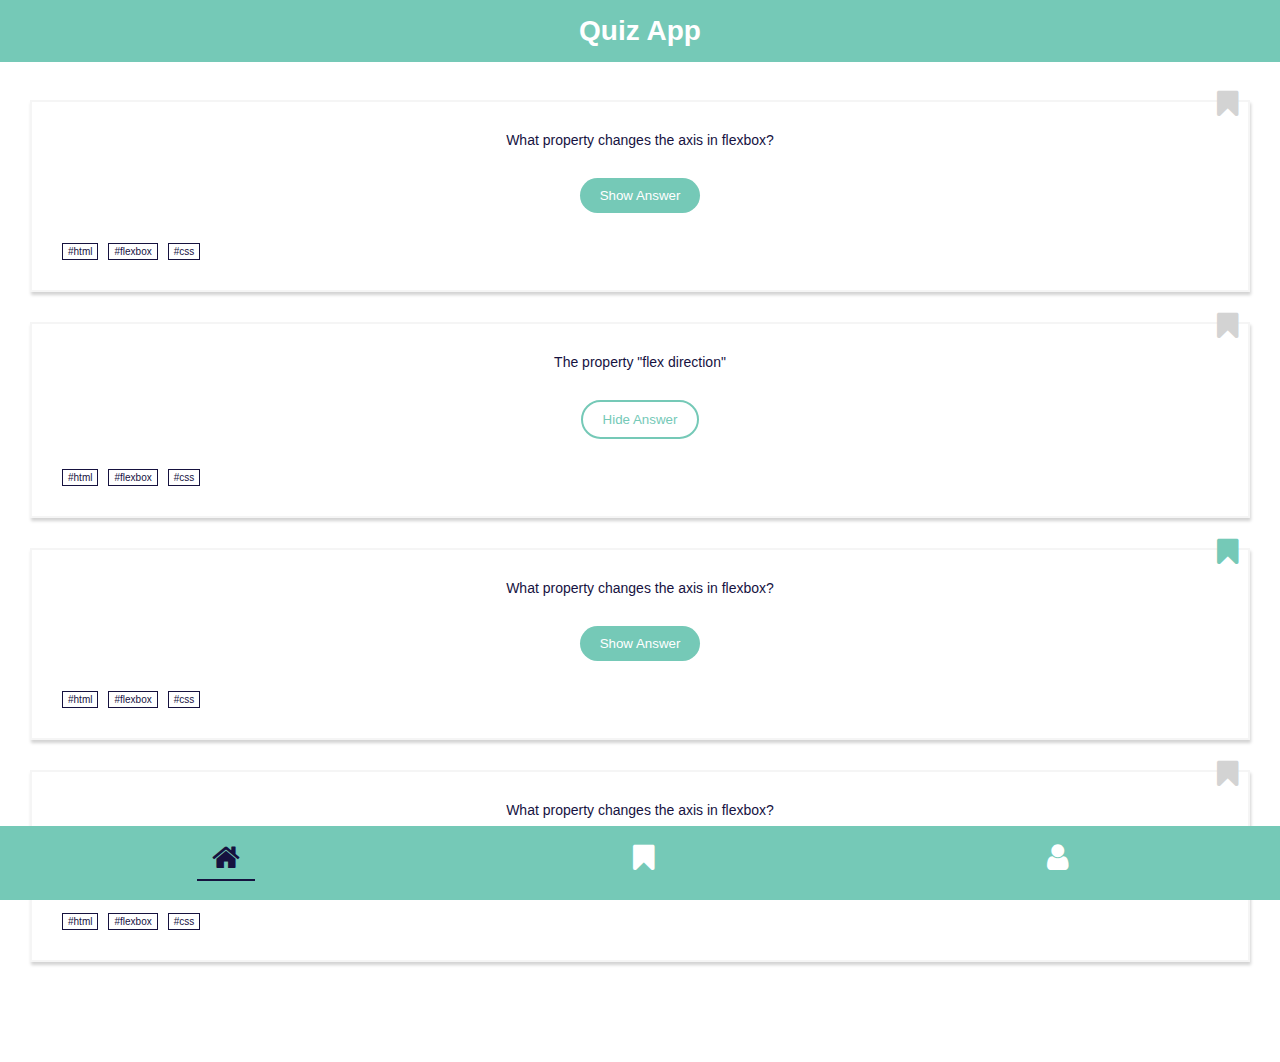
==== index.html @ 85a09724 "change colors" ====
<!DOCTYPE html>
<html lang="en">
  <head>
    <meta charset="UTF-8" />
    <meta http-equiv="X-UA-Compatible" content="IE=edge" />
    <meta name="viewport" content="width=device-width, initial-scale=1.0" />
    <link rel="stylesheet" href="styles.css" />
    <link
      rel="stylesheet"
      href="https://cdnjs.cloudflare.com/ajax/libs/font-awesome/4.7.0/css/font-awesome.min.css"
    />
    <title>Document</title>
  </head>
  <body>
    <header>
      <h1 class="title">Quiz App</h1>
    </header>
    <main>
      <section class="question-card">
        <div class="bookmark" aria-label="Bookmark">
          <i class="fa fa-bookmark"></i>
        </div>
        <span class="question">What property changes the axis in flexbox?</span>
        <button>Show Answer</button>
        <section class="tags">
          <span class="tagbox">#html</span>
          <span class="tagbox">#flexbox</span>
          <span class="tagbox">#css</span>
        </section>
      </section>
      <section class="answer-card">
        <div class="bookmark" aria-label="Bookmark">
          <i class="fa fa-bookmark"></i>
        </div>
        <span class="question">The property "flex direction"</span>
        <button class="button--hide">Hide Answer</button>
        <section class="tags">
          <span class="tagbox">#html</span>
          <span class="tagbox">#flexbox</span>
          <span class="tagbox">#css</span>
        </section>
      </section>
      <section class="question-card">
        <div class="bookmark active" aria-label="Bookmark">
          <i class="fa fa-bookmark"></i>
        </div>
        <span class="question">What property changes the axis in flexbox?</span>
        <button>Show Answer</button>
        <section class="tags">
          <span class="tagbox">#html</span>
          <span class="tagbox">#flexbox</span>
          <span class="tagbox">#css</span>
        </section>
      </section>
      <section class="question-card">
        <div class="bookmark" aria-label="Bookmark">
          <i class="fa fa-bookmark"></i>
        </div>
        <span class="question">What property changes the axis in flexbox?</span>
        <button>Show Answer</button>
        <section class="tags">
          <span class="tagbox">#html</span>
          <span class="tagbox">#flexbox</span>
          <span class="tagbox">#css</span>
        </section>
      </section>
    </main>
    <footer>
      <nav class="menu">
        <span
          ><a class="menulink menulink--active" href="index.html"
            ><i class="fa fa-home"></i></a
        ></span>
        <span
          ><a class="menulink" href="bookmark.html"
            ><i class="fa fa-bookmark"></i></a
        ></span>
        <span
          ><a class="menulink" href="profil.html"><i class="fa fa-user"></i></a
        ></span>
      </nav>
    </footer>
  </body>
</html>
---- styles.css ----
* {
  box-sizing: border-box;
  margin: 0;
  padding: 0;
}

body {
  font-family: Verdana, Geneva, Tahoma, sans-serif;
  font-size: 14px;
  color: #16123f;
}

header {
  width: 100%;
  position: fixed;
  top: 0;
  left: 0;
  z-index: 10;
}

.title {
  background-color: #75c9b7;
  color: white;
  padding: 15px;
  text-align: center;
  font-size: 28px;
}

.menu {
  display: flex;
  justify-content: space-around;
  background-color: #75c9b7;
  padding: 15px 15px 25px 15px;
}

.menulink {
  text-decoration: none;
  color: white;
  font-size: 30px;
  padding: 5px 15px;
}

footer {
  width: 100%;
  position: fixed;
  bottom: 0;
  left: 0;
}

.menulink:hover {
  color: #16123f;
}

.menulink--active {
  color: #16123f;
  border-bottom: 2px solid #16123f;
}

main {
  margin-top: 100px;
  margin-bottom: 100px;
}

.question-card {
  margin: 30px 30px 30px 30px;
  border: 2px solid whitesmoke;
  box-shadow: 1px 3px 3px lightgrey;
  padding: 30px 30px;
  display: flex;
  flex-direction: column;
  align-items: center;
  position: relative;
}

.tags {
  align-self: flex-start;
  margin-top: 30px;
  display: flex;
  gap: 10px;
  flex-wrap: wrap;
}

.question {
  text-align: center;
  margin-bottom: 30px;
}

button {
  background-color: #75c9b7;
  border: none;
  color: white;
  padding: 10px 20px;
  border-radius: 20px;
  text-align: center;
}

.button--hide {
  background-color: white;
  color: #75c9b7;
  padding: 10px 20px;
  border: 2px solid #75c9b7;
  border-radius: 20px;
  text-align: center;
}

.tagbox {
  border: 1px solid #16123f;
  padding: 2px 5px;
  background-color: white;
  color: #16123f;
  font-size: 10px;
}

.bookmark {
  position: absolute;
  top: -15px;
  right: 10px;
  font-size: 30px;
  color: lightgrey;
}

.active {
  position: absolute;
  top: -15px;
  right: 10px;
  font-size: 30px;
  color: #75c9b7;
}

.answer-card {
  margin: 30px 30px 30px 30px;
  border: 2px solid whitesmoke;
  box-shadow: 1px 3px 3px lightgrey;
  padding: 30px 30px;
  display: flex;
  flex-direction: column;
  align-items: center;
  position: relative;
}

.profil-header {
  display: flex;
  justify-content: center;
  gap: 50px;
  align-items: center;
  flex-wrap: wrap;
}

.profilpic {
  width: 200px;
  border-radius: 50%;
}

.text-indent {
  margin-top: 50px;
  padding: 10px 50px 10px 50px;
}

.pm {
  margin-top: 20px;
}

a {
  text-decoration: none;
}
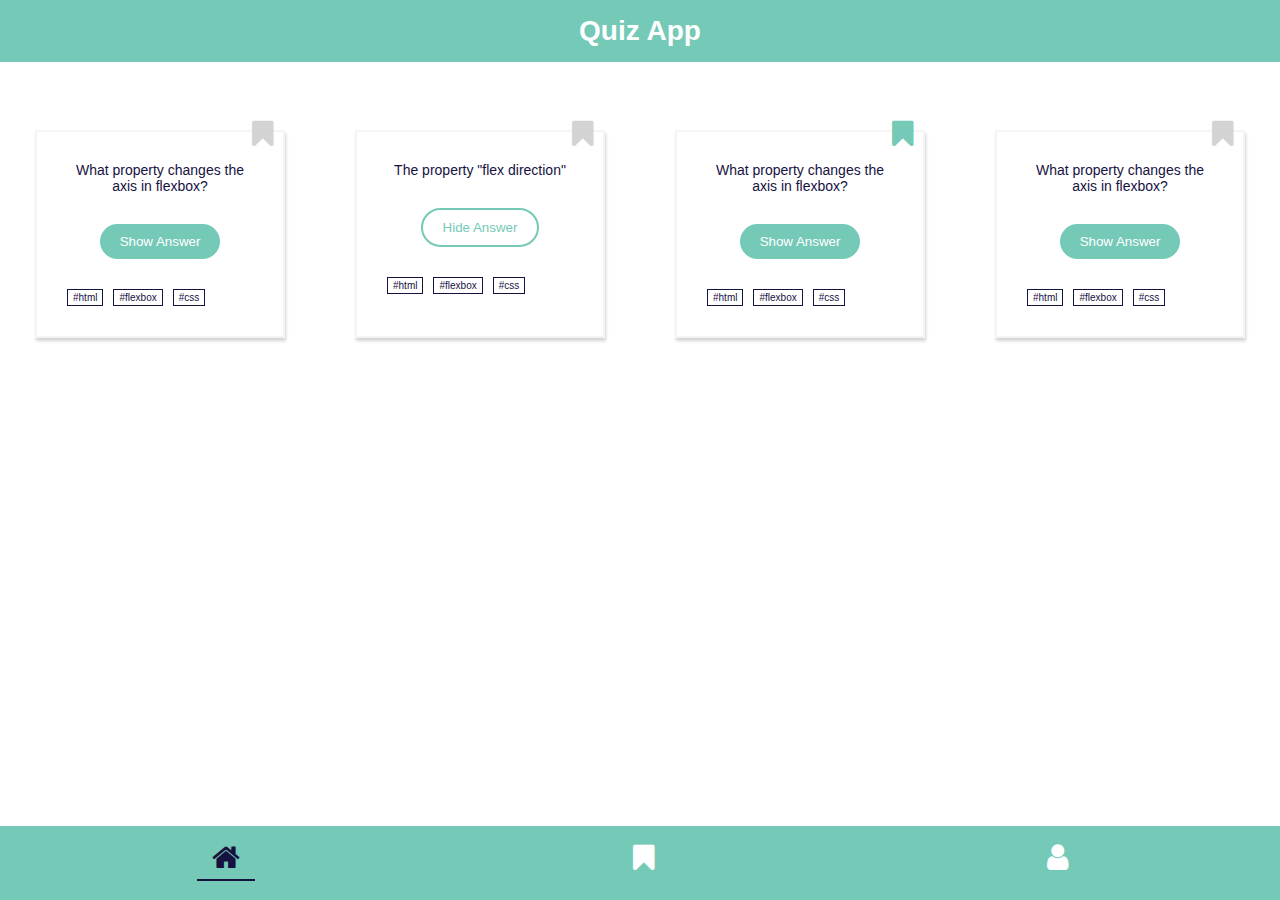
==== commit 28da5ded: "add hover to bookmark-icon" ====
--- a/index.html
+++ b/index.html
@@ -15,69 +15,75 @@
     <header>
       <h1 class="title">Quiz App</h1>
     </header>
-    <main>
+    <main class="question-wrapper">
       <section class="question-card">
         <div class="bookmark" aria-label="Bookmark">
           <i class="fa fa-bookmark"></i>
         </div>
         <span class="question">What property changes the axis in flexbox?</span>
-        <button>Show Answer</button>
-        <section class="tags">
-          <span class="tagbox">#html</span>
-          <span class="tagbox">#flexbox</span>
-          <span class="tagbox">#css</span>
-        </section>
+        <button class="question-button">Show Answer</button>
+        <ul class="tags">
+          <li class="tagbox">#html</li>
+          <li class="tagbox">#flexbox</li>
+          <li class="tagbox">#css</li>
+        </ul>
       </section>
       <section class="answer-card">
         <div class="bookmark" aria-label="Bookmark">
           <i class="fa fa-bookmark"></i>
         </div>
         <span class="question">The property "flex direction"</span>
-        <button class="button--hide">Hide Answer</button>
-        <section class="tags">
-          <span class="tagbox">#html</span>
-          <span class="tagbox">#flexbox</span>
-          <span class="tagbox">#css</span>
-        </section>
+        <button class="question-button button--hide">Hide Answer</button>
+        <ul class="tags">
+          <li class="tagbox">#html</li>
+          <li class="tagbox">#flexbox</li>
+          <li class="tagbox">#css</li>
+        </ul>
       </section>
       <section class="question-card">
         <div class="bookmark active" aria-label="Bookmark">
           <i class="fa fa-bookmark"></i>
         </div>
         <span class="question">What property changes the axis in flexbox?</span>
-        <button>Show Answer</button>
-        <section class="tags">
-          <span class="tagbox">#html</span>
-          <span class="tagbox">#flexbox</span>
-          <span class="tagbox">#css</span>
-        </section>
+        <button class="question-button">Show Answer</button>
+        <ul class="tags">
+          <li class="tagbox">#html</li>
+          <li class="tagbox">#flexbox</li>
+          <lie class="tagbox">#css</lie>
+        </ul>
       </section>
       <section class="question-card">
         <div class="bookmark" aria-label="Bookmark">
           <i class="fa fa-bookmark"></i>
         </div>
         <span class="question">What property changes the axis in flexbox?</span>
-        <button>Show Answer</button>
-        <section class="tags">
-          <span class="tagbox">#html</span>
-          <span class="tagbox">#flexbox</span>
-          <span class="tagbox">#css</span>
-        </section>
+        <button class="question-button">Show Answer</button>
+        <ul class="tags">
+          <li class="tagbox">#html</li>
+          <li class="tagbox">#flexbox</li>
+          <li class="tagbox">#css</li>
+        </ul>
       </section>
     </main>
     <footer>
-      <nav class="menu">
-        <span
-          ><a class="menulink menulink--active" href="index.html"
-            ><i class="fa fa-home"></i></a
-        ></span>
-        <span
-          ><a class="menulink" href="bookmark.html"
-            ><i class="fa fa-bookmark"></i></a
-        ></span>
-        <span
-          ><a class="menulink" href="profil.html"><i class="fa fa-user"></i></a
-        ></span>
+      <nav>
+        <ul class="menu">
+          <li>
+            <a class="menulink menulink--active" href="index.html"
+              ><i class="fa fa-home"></i
+            ></a>
+          </li>
+          <li>
+            <a class="menulink" href="bookmark.html"
+              ><i class="fa fa-bookmark"></i
+            ></a>
+          </li>
+          <li>
+            <a class="menulink" href="profil.html"
+              ><i class="fa fa-user"></i
+            ></a>
+          </li>
+        </ul>
       </nav>
     </footer>
   </body>
--- a/styles.css
+++ b/styles.css
@@ -26,11 +26,17 @@
   font-size: 28px;
 }
 
+.question-wrapper {
+  display: flex;
+  justify-content: space-around;
+}
+
 .menu {
   display: flex;
   justify-content: space-around;
   background-color: #75c9b7;
   padding: 15px 15px 25px 15px;
+  list-style: none;
 }
 
 .menulink {
@@ -59,9 +65,11 @@
 main {
   margin-top: 100px;
   margin-bottom: 100px;
+  flex-flow: row wrap;
 }
 
 .question-card {
+  width: 250px;
   margin: 30px 30px 30px 30px;
   border: 2px solid whitesmoke;
   box-shadow: 1px 3px 3px lightgrey;
@@ -78,6 +86,7 @@
   display: flex;
   gap: 10px;
   flex-wrap: wrap;
+  list-style: none;
 }
 
 .question {
@@ -85,7 +94,7 @@
   margin-bottom: 30px;
 }
 
-button {
+.question-button {
   background-color: #75c9b7;
   border: none;
   color: white;
@@ -117,6 +126,12 @@
   right: 10px;
   font-size: 30px;
   color: lightgrey;
+  border: none;
+  background-color: transparent;
+}
+
+.bookmark:hover {
+  color: #75c9b7;
 }
 
 .active {
@@ -128,6 +143,7 @@
 }
 
 .answer-card {
+  width: 250px;
   margin: 30px 30px 30px 30px;
   border: 2px solid whitesmoke;
   box-shadow: 1px 3px 3px lightgrey;
@@ -162,4 +178,5 @@
 
 a {
   text-decoration: none;
+  color: #16123f;
 }
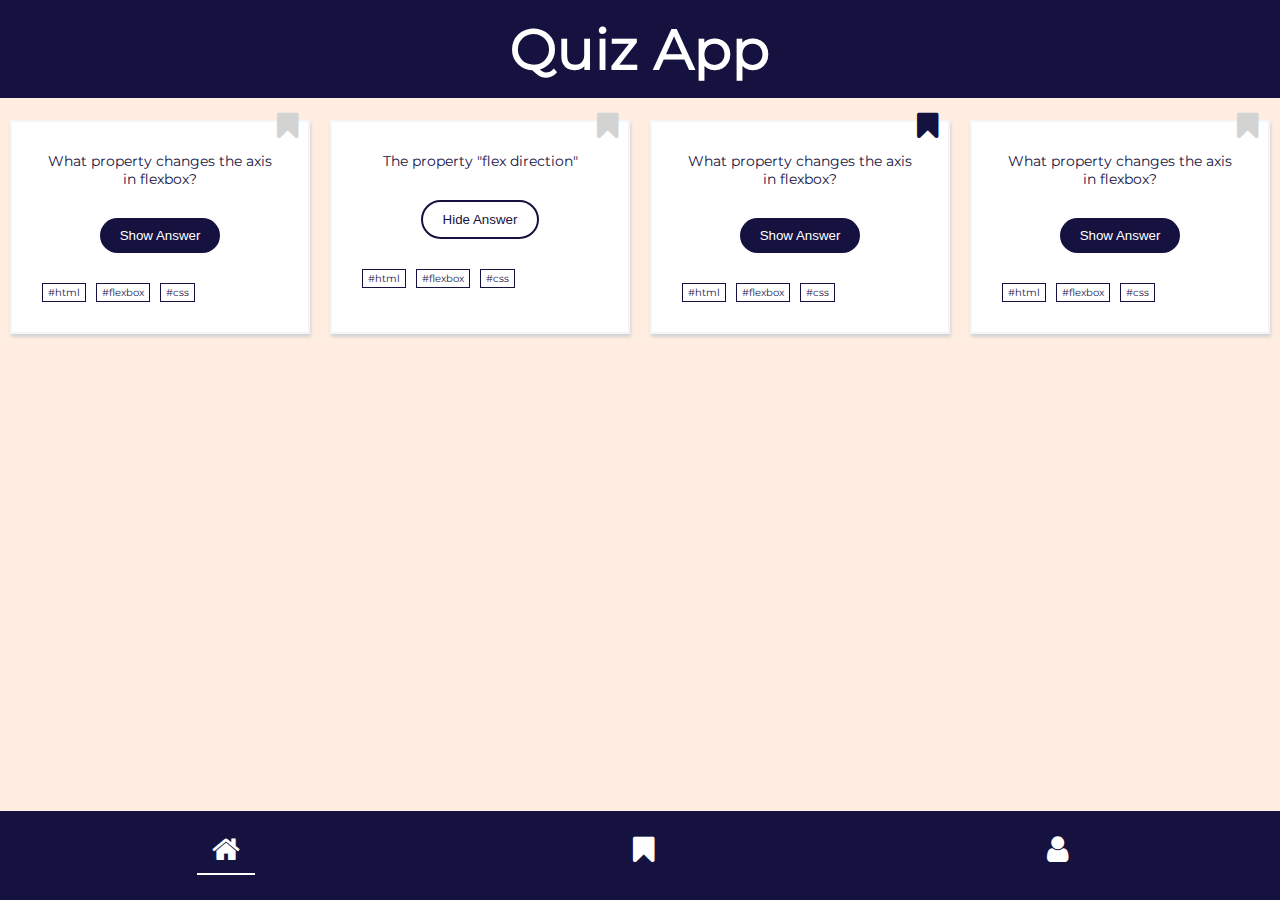
==== commit 232f9139: "change css to BEM and components" ====
--- a/index.html
+++ b/index.html
@@ -12,78 +12,91 @@
     <title>Document</title>
   </head>
   <body>
-    <header>
-      <h1 class="title">Quiz App</h1>
+    <header class="header">
+      <h1>Quiz App</h1>
     </header>
-    <main class="question-wrapper">
-      <section class="question-card">
-        <div class="bookmark" aria-label="Bookmark">
+    <main>
+      <section class="card">
+        <div class="card__bookmark" aria-label="Bookmark">
           <i class="fa fa-bookmark"></i>
         </div>
-        <span class="question">What property changes the axis in flexbox?</span>
-        <button class="question-button">Show Answer</button>
-        <ul class="tags">
-          <li class="tagbox">#html</li>
-          <li class="tagbox">#flexbox</li>
-          <li class="tagbox">#css</li>
+        <span class="card__text"
+          >What property changes the axis in flexbox?</span
+        >
+        <span class="card__text card__text--hidden"
+          >The property "flex direction"</span
+        >
+        <button class="card__button-show">Show Answer</button>
+        <ul class="card__tags">
+          <li class="card__tagbox">#html</li>
+          <li class="card__tagbox">#flexbox</li>
+          <li class="card__tagbox">#css</li>
         </ul>
       </section>
-      <section class="answer-card">
-        <div class="bookmark" aria-label="Bookmark">
+      <section class="card">
+        <div class="card__bookmark" aria-label="Bookmark">
           <i class="fa fa-bookmark"></i>
         </div>
-        <span class="question">The property "flex direction"</span>
-        <button class="question-button button--hide">Hide Answer</button>
-        <ul class="tags">
-          <li class="tagbox">#html</li>
-          <li class="tagbox">#flexbox</li>
-          <li class="tagbox">#css</li>
+        <span class="card__text card__text--hidden"
+          >What property changes the axis in flexbox?</span
+        >
+        <span class="card__text">The property "flex direction"</span>
+        <button class="card__button-hide">Hide Answer</button>
+        <ul class="card__tags">
+          <li class="card__tagbox">#html</li>
+          <li class="card__tagbox">#flexbox</li>
+          <li class="card__tagbox">#css</li>
         </ul>
       </section>
-      <section class="question-card">
-        <div class="bookmark active" aria-label="Bookmark">
+      <section class="card">
+        <div
+          class="card__bookmark card__bookmark--active"
+          aria-label="Bookmark"
+        >
           <i class="fa fa-bookmark"></i>
         </div>
-        <span class="question">What property changes the axis in flexbox?</span>
-        <button class="question-button">Show Answer</button>
-        <ul class="tags">
-          <li class="tagbox">#html</li>
-          <li class="tagbox">#flexbox</li>
-          <lie class="tagbox">#css</lie>
+        <span class="card__text"
+          >What property changes the axis in flexbox?</span
+        >
+        <span class="card__text card__text--hidden"
+          >The property "flex direction"</span
+        >
+        <button class="card__button-show">Show Answer</button>
+        <ul class="card__tags">
+          <li class="card__tagbox">#html</li>
+          <li class="card__tagbox">#flexbox</li>
+          <lie class="card__tagbox">#css</lie>
         </ul>
       </section>
-      <section class="question-card">
-        <div class="bookmark" aria-label="Bookmark">
+      <section class="card">
+        <div class="card__bookmark" aria-label="Bookmark">
           <i class="fa fa-bookmark"></i>
         </div>
-        <span class="question">What property changes the axis in flexbox?</span>
-        <button class="question-button">Show Answer</button>
-        <ul class="tags">
-          <li class="tagbox">#html</li>
-          <li class="tagbox">#flexbox</li>
-          <li class="tagbox">#css</li>
+        <span class="card__text"
+          >What property changes the axis in flexbox?</span
+        >
+        <span class="card__text card__text--hidden"
+          >The property "flex direction"</span
+        >
+        <button class="card__button-show">Show Answer</button>
+        <ul class="card__tags">
+          <li class="card__tagbox">#html</li>
+          <li class="card__tagbox">#flexbox</li>
+          <li class="card__tagbox">#css</li>
         </ul>
       </section>
     </main>
     <footer>
-      <nav>
-        <ul class="menu">
-          <li>
-            <a class="menulink menulink--active" href="index.html"
-              ><i class="fa fa-home"></i
-            ></a>
-          </li>
-          <li>
-            <a class="menulink" href="bookmark.html"
-              ><i class="fa fa-bookmark"></i
-            ></a>
-          </li>
-          <li>
-            <a class="menulink" href="profil.html"
-              ><i class="fa fa-user"></i
-            ></a>
-          </li>
-        </ul>
+      <nav class="menu">
+        <a class="menu__link menu__link--active" href="index.html"
+          ><i class="fa fa-home"></i
+        ></a>
+
+        <a class="menu__link" href="bookmark.html"
+          ><i class="fa fa-bookmark"></i
+        ></a>
+
+        <a class="menu__link" href="profil.html"><i class="fa fa-user"></i></a>
       </nav>
     </footer>
   </body>
--- a/styles.css
+++ b/styles.css
@@ -1,171 +1,48 @@
+@import url(/components/header.css);
+@import url(/components/card.css);
+@import url(/components/menu.css);
+@import url(/components/profilpage.css);
+
 * {
   box-sizing: border-box;
   margin: 0;
   padding: 0;
 }
 
+@font-face {
+  font-family: "Montserrat";
+  font-style: normal;
+  font-weight: 400;
+  src: url("../fonts/montserrat-v25-latin-regular.eot"); /* IE9 Compat Modes */
+  src: local(""),
+    url("../fonts/montserrat-v25-latin-regular.eot?#iefix")
+      format("embedded-opentype"),
+    /* IE6-IE8 */ url("../fonts/montserrat-v25-latin-regular.woff2")
+      format("woff2"),
+    /* Super Modern Browsers */
+      url("../fonts/montserrat-v25-latin-regular.woff") format("woff"),
+    /* Modern Browsers */ url("../fonts/montserrat-v25-latin-regular.ttf")
+      format("truetype"),
+    /* Safari, Android, iOS */
+      url("../fonts/montserrat-v25-latin-regular.svg#Montserrat") format("svg"); /* Legacy iOS */
+}
+
 body {
-  font-family: Verdana, Geneva, Tahoma, sans-serif;
+  font-family: Montserrat;
   font-size: 14px;
   color: #16123f;
-}
-
-header {
-  width: 100%;
-  position: fixed;
-  top: 0;
-  left: 0;
-  z-index: 10;
-}
-
-.title {
-  background-color: #75c9b7;
-  color: white;
-  padding: 15px;
-  text-align: center;
-  font-size: 28px;
-}
-
-.question-wrapper {
-  display: flex;
-  justify-content: space-around;
-}
-
-.menu {
-  display: flex;
-  justify-content: space-around;
-  background-color: #75c9b7;
-  padding: 15px 15px 25px 15px;
-  list-style: none;
-}
-
-.menulink {
-  text-decoration: none;
-  color: white;
-  font-size: 30px;
-  padding: 5px 15px;
-}
-
-footer {
-  width: 100%;
-  position: fixed;
-  bottom: 0;
-  left: 0;
-}
-
-.menulink:hover {
-  color: #16123f;
-}
-
-.menulink--active {
-  color: #16123f;
-  border-bottom: 2px solid #16123f;
+  background-color: #ffede1;
 }
 
 main {
   margin-top: 100px;
   margin-bottom: 100px;
-  flex-flow: row wrap;
+  display: flex;
+  flex-wrap: wrap;
+  justify-content: center;
 }
 
-.question-card {
-  width: 250px;
-  margin: 30px 30px 30px 30px;
-  border: 2px solid whitesmoke;
-  box-shadow: 1px 3px 3px lightgrey;
-  padding: 30px 30px;
-  display: flex;
-  flex-direction: column;
-  align-items: center;
-  position: relative;
-}
-
-.tags {
-  align-self: flex-start;
-  margin-top: 30px;
-  display: flex;
-  gap: 10px;
-  flex-wrap: wrap;
-  list-style: none;
-}
-
-.question {
-  text-align: center;
-  margin-bottom: 30px;
-}
-
-.question-button {
-  background-color: #75c9b7;
-  border: none;
-  color: white;
-  padding: 10px 20px;
-  border-radius: 20px;
-  text-align: center;
-}
-
-.button--hide {
-  background-color: white;
-  color: #75c9b7;
-  padding: 10px 20px;
-  border: 2px solid #75c9b7;
-  border-radius: 20px;
-  text-align: center;
-}
-
-.tagbox {
-  border: 1px solid #16123f;
-  padding: 2px 5px;
-  background-color: white;
-  color: #16123f;
-  font-size: 10px;
-}
-
-.bookmark {
-  position: absolute;
-  top: -15px;
-  right: 10px;
-  font-size: 30px;
-  color: lightgrey;
-  border: none;
-  background-color: transparent;
-}
-
-.bookmark:hover {
-  color: #75c9b7;
-}
-
-.active {
-  position: absolute;
-  top: -15px;
-  right: 10px;
-  font-size: 30px;
-  color: #75c9b7;
-}
-
-.answer-card {
-  width: 250px;
-  margin: 30px 30px 30px 30px;
-  border: 2px solid whitesmoke;
-  box-shadow: 1px 3px 3px lightgrey;
-  padding: 30px 30px;
-  display: flex;
-  flex-direction: column;
-  align-items: center;
-  position: relative;
-}
-
-.profil-header {
-  display: flex;
-  justify-content: center;
-  gap: 50px;
-  align-items: center;
-  flex-wrap: wrap;
-}
-
-.profilpic {
-  width: 200px;
-  border-radius: 50%;
-}
+/* Allgemeines */
 
 .text-indent {
   margin-top: 50px;
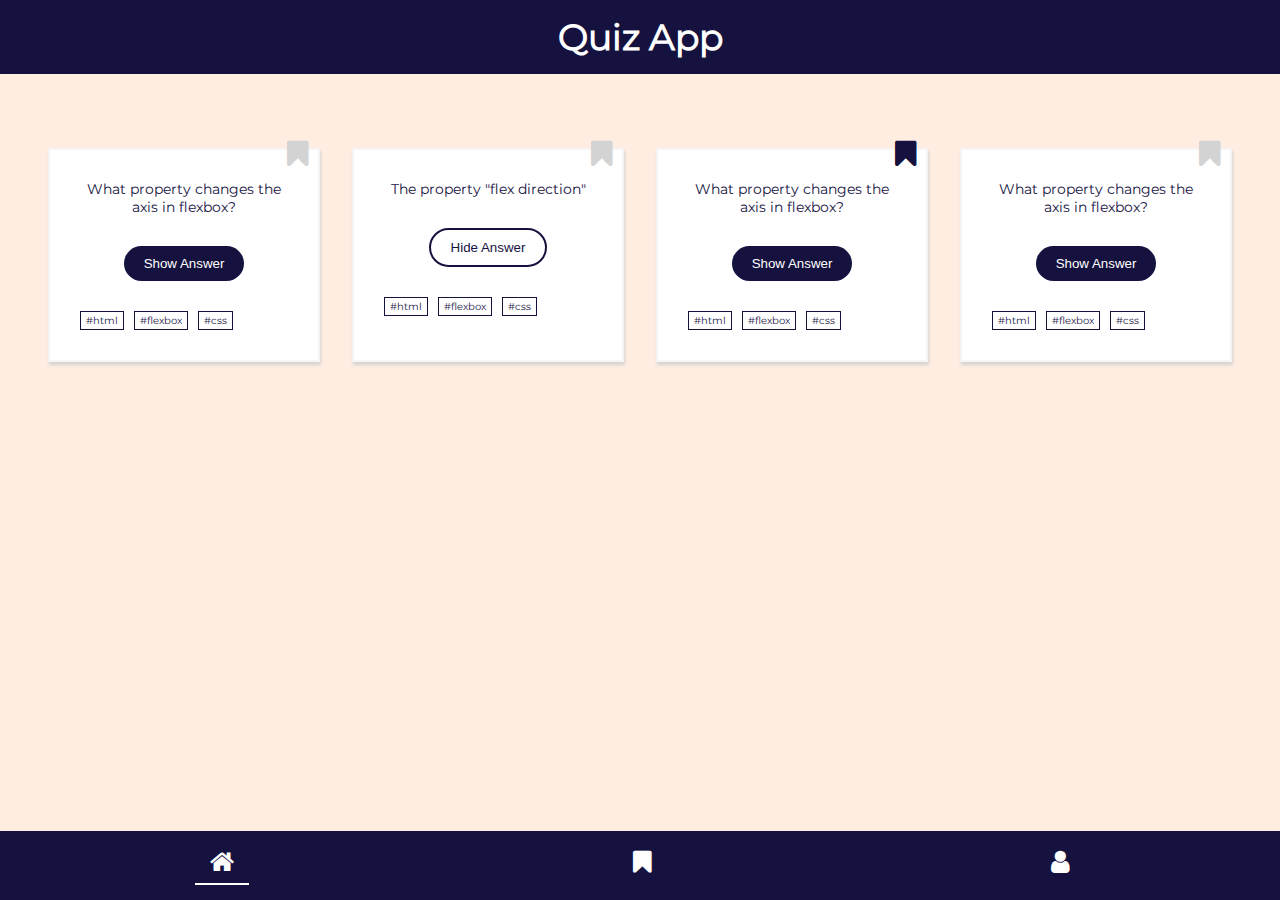
==== commit feb8b101: "add button eventlistener and bookmark event listener" ====
--- a/index.html
+++ b/index.html
@@ -5,6 +5,7 @@
     <meta http-equiv="X-UA-Compatible" content="IE=edge" />
     <meta name="viewport" content="width=device-width, initial-scale=1.0" />
     <link rel="stylesheet" href="styles.css" />
+    <script src="index.js" defer></script>
     <link
       rel="stylesheet"
       href="https://cdnjs.cloudflare.com/ajax/libs/font-awesome/4.7.0/css/font-awesome.min.css"
@@ -16,17 +17,17 @@
       <h1>Quiz App</h1>
     </header>
     <main>
-      <section class="card">
-        <div class="card__bookmark" aria-label="Bookmark">
+      <section class="card" data-js="card">
+        <div class="card__bookmark" data-js="bookmark" aria-label="Bookmark">
           <i class="fa fa-bookmark"></i>
         </div>
-        <span class="card__text"
+        <span class="card__text" data-js="question"
           >What property changes the axis in flexbox?</span
         >
-        <span class="card__text card__text--hidden"
+        <span class="card__text card__text--hidden" data-js="answer"
           >The property "flex direction"</span
         >
-        <button class="card__button-show">Show Answer</button>
+        <button class="card__button" data-js="button">Show Answer</button>
         <ul class="card__tags">
           <li class="card__tagbox">#html</li>
           <li class="card__tagbox">#flexbox</li>
@@ -61,7 +62,7 @@
         <span class="card__text card__text--hidden"
           >The property "flex direction"</span
         >
-        <button class="card__button-show">Show Answer</button>
+        <button class="card__button">Show Answer</button>
         <ul class="card__tags">
           <li class="card__tagbox">#html</li>
           <li class="card__tagbox">#flexbox</li>
@@ -78,7 +79,7 @@
         <span class="card__text card__text--hidden"
           >The property "flex direction"</span
         >
-        <button class="card__button-show">Show Answer</button>
+        <button class="card__button">Show Answer</button>
         <ul class="card__tags">
           <li class="card__tagbox">#html</li>
           <li class="card__tagbox">#flexbox</li>
--- a/styles.css
+++ b/styles.css
@@ -2,6 +2,7 @@
 @import url(/components/card.css);
 @import url(/components/menu.css);
 @import url(/components/profilpage.css);
+@import url(/components/variables.css);
 
 * {
   box-sizing: border-box;
@@ -30,30 +31,33 @@
 body {
   font-family: Montserrat;
   font-size: 14px;
-  color: #16123f;
-  background-color: #ffede1;
+  color: var(--primary-color);
+  background: var(--secondary-color);
 }
 
 main {
   margin-top: 100px;
   margin-bottom: 100px;
-  display: flex;
+  padding: 3rem;
+  display: grid;
+  grid-template-columns: 1fr;
+  grid-template-rows: repeat(8, 1fr);
+  gap: 2rem 2rem;
+  /*display: flex;
   flex-wrap: wrap;
-  justify-content: center;
+  justify-content: center;*/
 }
 
-/* Allgemeines */
-
-.text-indent {
-  margin-top: 50px;
-  padding: 10px 50px 10px 50px;
+@media (min-width: 680px) {
+  main {
+    grid-template-columns: 1fr 1fr;
+    grid-template-rows: repeat(4, 1fr);
+  }
 }
 
-.pm {
-  margin-top: 20px;
+@media (min-width: 1024px) {
+  main {
+    grid-template-columns: repeat(4, 1fr);
+    grid-template-rows: 1fr 1fr;
+  }
 }
-
-a {
-  text-decoration: none;
-  color: #16123f;
-}
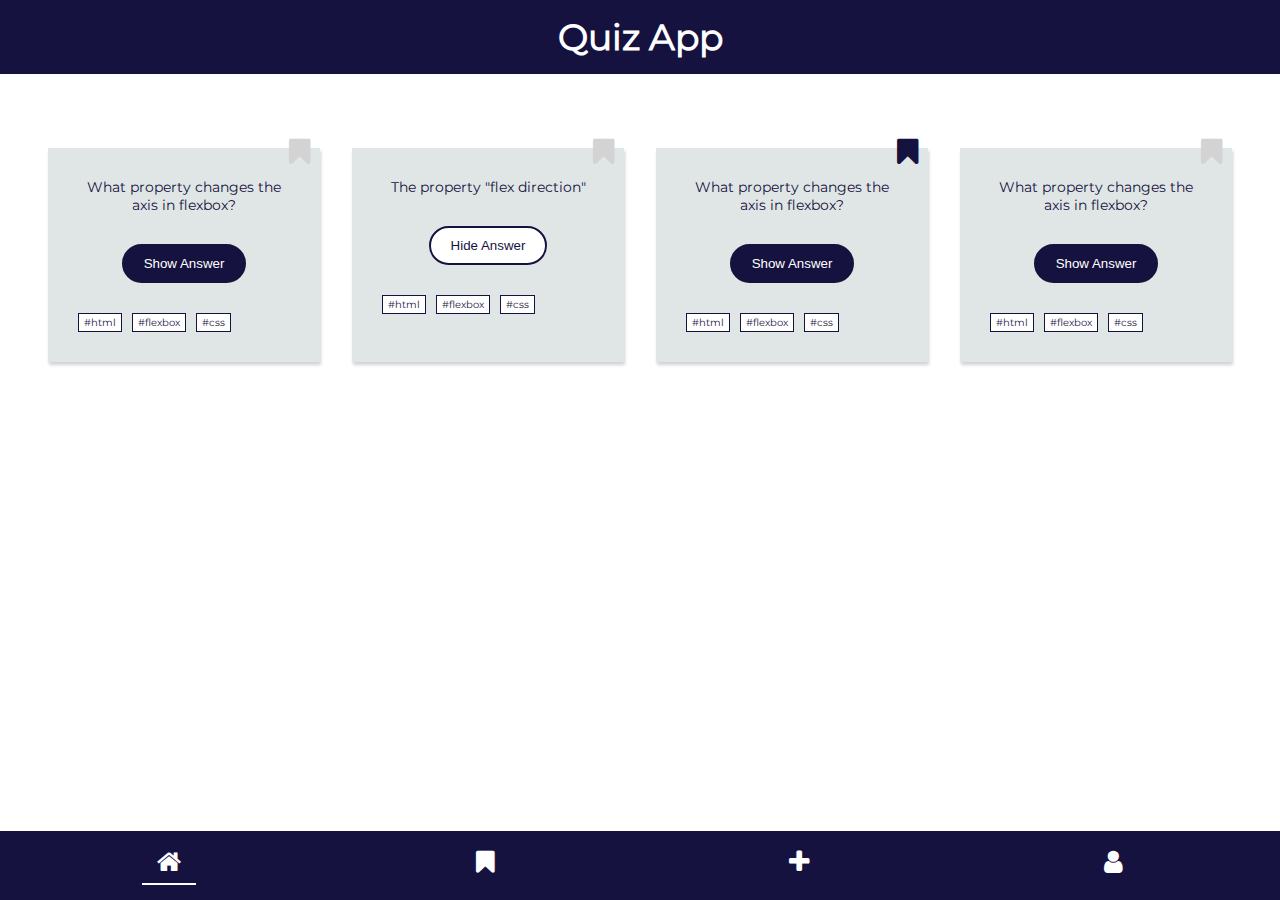
==== commit f18b8ce4: "add new form site to navigation" ====
--- a/index.html
+++ b/index.html
@@ -97,6 +97,8 @@
           ><i class="fa fa-bookmark"></i
         ></a>
 
+        <a class="menu__link" href="form.html"><i class="fa fa-plus"></i></a>
+
         <a class="menu__link" href="profil.html"><i class="fa fa-user"></i></a>
       </nav>
     </footer>
--- a/styles.css
+++ b/styles.css
@@ -3,6 +3,7 @@
 @import url(/components/menu.css);
 @import url(/components/profilpage.css);
 @import url(/components/variables.css);
+@import url(/components/form.css);
 
 * {
   box-sizing: border-box;
@@ -32,7 +33,7 @@
   font-family: Montserrat;
   font-size: 14px;
   color: var(--primary-color);
-  background: var(--secondary-color);
+  background: var(--neutral-color);
 }
 
 main {
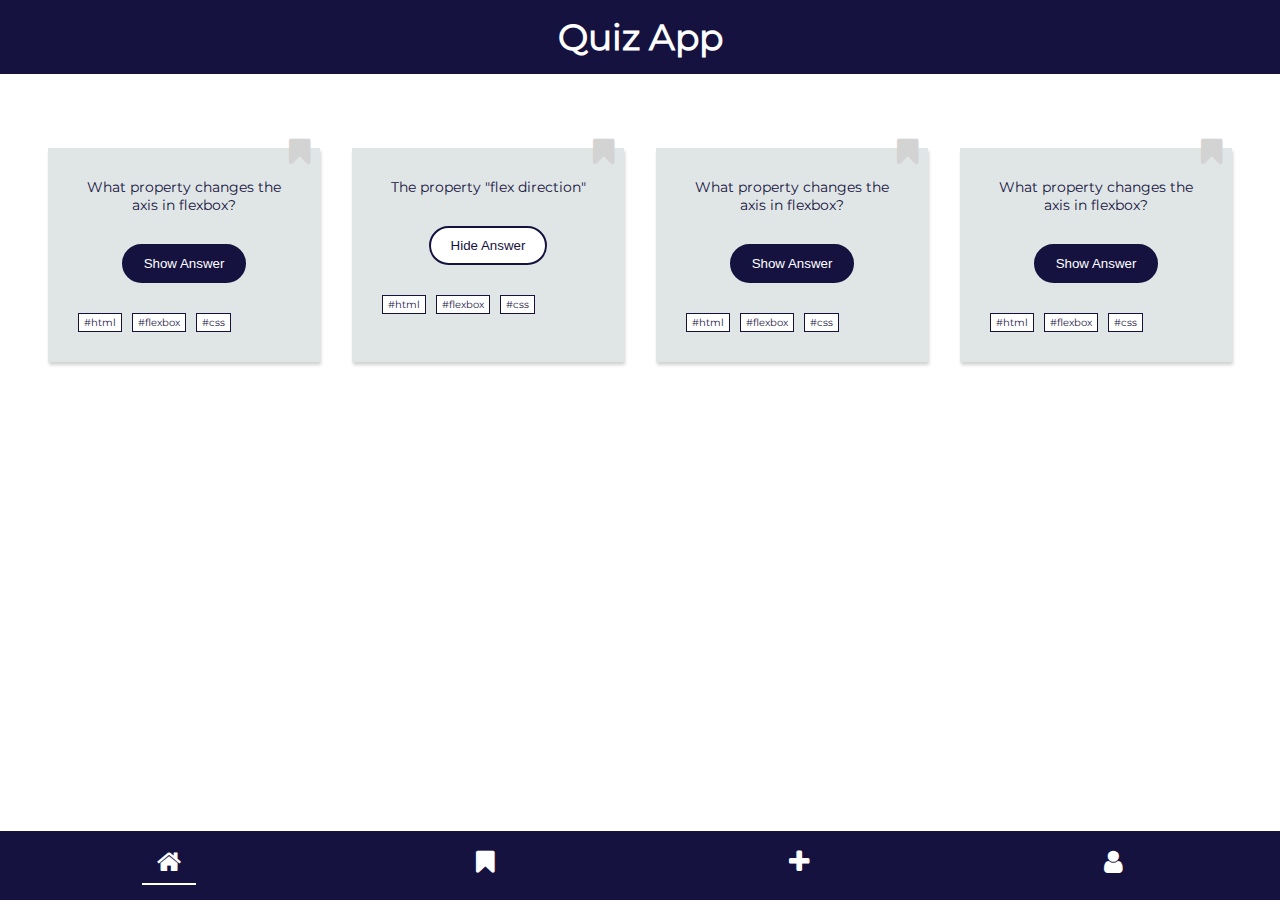
==== commit 45c2ba69: "add for-of-loop to bookmark eventlistener" ====
--- a/index.html
+++ b/index.html
@@ -35,7 +35,7 @@
         </ul>
       </section>
       <section class="card">
-        <div class="card__bookmark" aria-label="Bookmark">
+        <div class="card__bookmark" data-js="bookmark" aria-label="Bookmark">
           <i class="fa fa-bookmark"></i>
         </div>
         <span class="card__text card__text--hidden"
@@ -50,10 +50,7 @@
         </ul>
       </section>
       <section class="card">
-        <div
-          class="card__bookmark card__bookmark--active"
-          aria-label="Bookmark"
-        >
+        <div class="card__bookmark" data-js="bookmark" aria-label="Bookmark">
           <i class="fa fa-bookmark"></i>
         </div>
         <span class="card__text"
@@ -62,7 +59,7 @@
         <span class="card__text card__text--hidden"
           >The property "flex direction"</span
         >
-        <button class="card__button">Show Answer</button>
+        <button class="card__button" data-js="button">Show Answer</button>
         <ul class="card__tags">
           <li class="card__tagbox">#html</li>
           <li class="card__tagbox">#flexbox</li>
@@ -70,7 +67,7 @@
         </ul>
       </section>
       <section class="card">
-        <div class="card__bookmark" aria-label="Bookmark">
+        <div class="card__bookmark" data-js="bookmark" aria-label="Bookmark">
           <i class="fa fa-bookmark"></i>
         </div>
         <span class="card__text"
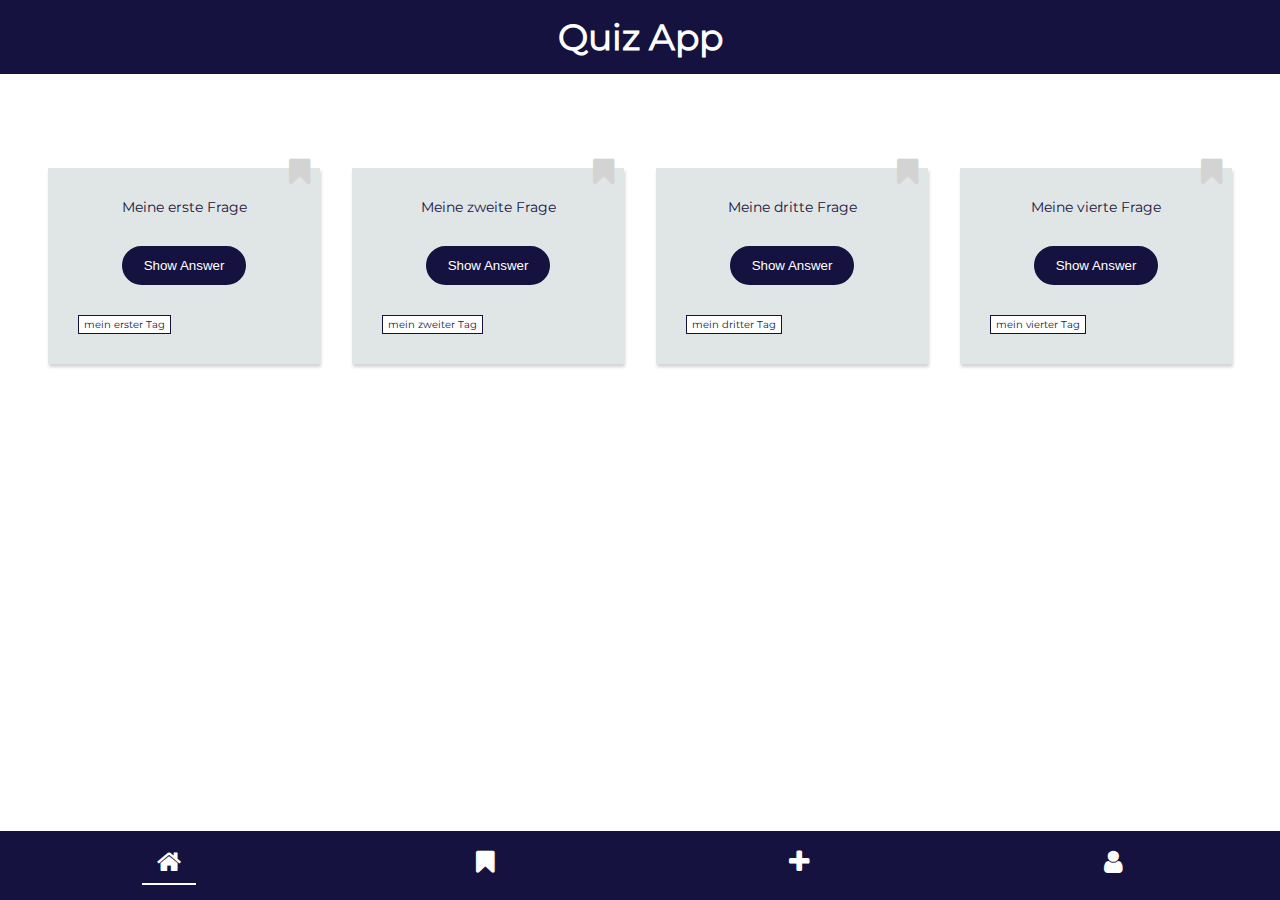
==== commit d362aaeb: "delete cards in index.html and add cards in index.js" ====
--- a/index.html
+++ b/index.html
@@ -5,7 +5,7 @@
     <meta http-equiv="X-UA-Compatible" content="IE=edge" />
     <meta name="viewport" content="width=device-width, initial-scale=1.0" />
     <link rel="stylesheet" href="styles.css" />
-    <script src="index.js" defer></script>
+    <script type="module" src="index.js" defer></script>
     <link
       rel="stylesheet"
       href="https://cdnjs.cloudflare.com/ajax/libs/font-awesome/4.7.0/css/font-awesome.min.css"
@@ -16,7 +16,8 @@
     <header class="header">
       <h1>Quiz App</h1>
     </header>
-    <main>
+    <main data-js="card-container">
+      <!--
       <section class="card" data-js="card">
         <div class="card__bookmark" data-js="bookmark" aria-label="Bookmark">
           <i class="fa fa-bookmark"></i>
@@ -82,7 +83,7 @@
           <li class="card__tagbox">#flexbox</li>
           <li class="card__tagbox">#css</li>
         </ul>
-      </section>
+      </section> //-->
     </main>
     <footer>
       <nav class="menu">
